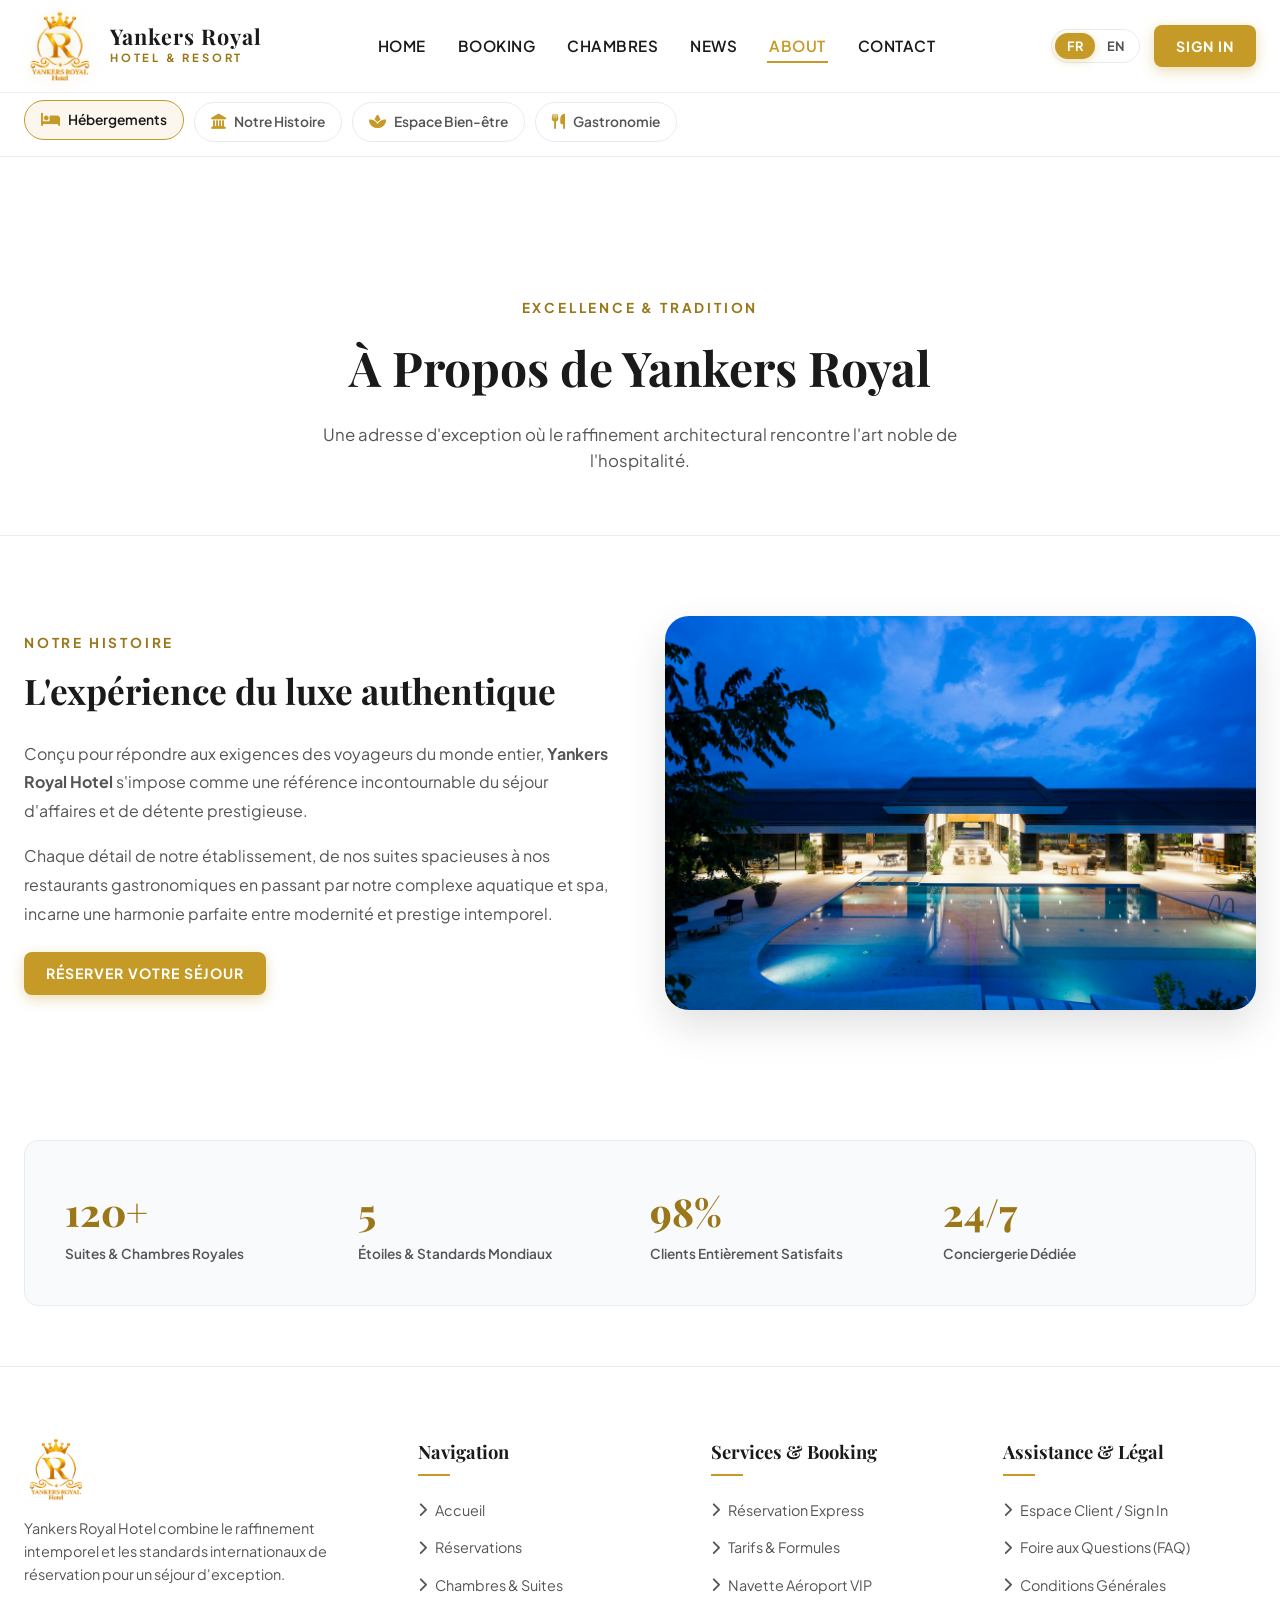
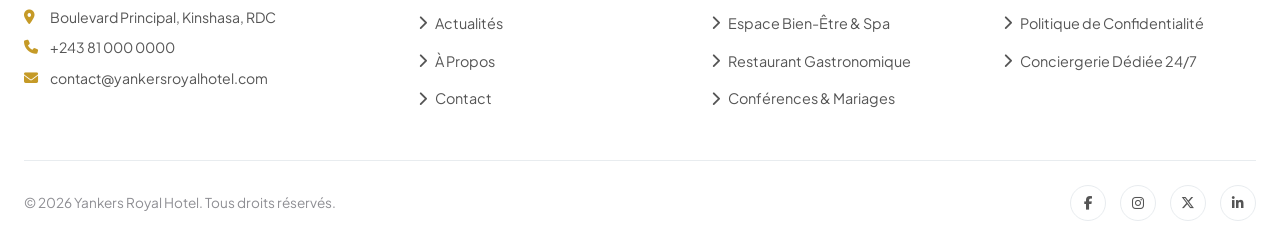
==== about.html @ a3d433cf "first commit" ====
<!DOCTYPE html>
<html lang="fr">
<head>
  <meta charset="UTF-8">
  <meta name="viewport" content="width=device-width, initial-scale=1.0">
  <title>À Propos - Yankers Royal Hotel</title>
  <link rel="icon" type="image/x-icon" href="assets/ico/favicon.ico">
  
  <link rel="preconnect" href="https://fonts.googleapis.com">
  <link rel="preconnect" href="https://fonts.gstatic.com" crossorigin>
  <link href="https://fonts.googleapis.com/css2?family=Playfair+Display:ital,wght@0,400;0,600;0,700;1,400&family=Plus+Jakarta+Sans:wght@300;400;500;600;700;800&display=swap" rel="stylesheet">
  <link rel="stylesheet" href="https://cdnjs.cloudflare.com/ajax/libs/font-awesome/6.5.1/css/all.min.css">
  <link rel="stylesheet" href="assets/css/style.css">
  
  <style>
    .about-hero {
      background: #FFFFFF;
      padding: 140px 0 60px;
      border-bottom: 1px solid var(--color-border);
    }
    .about-story-grid {
      display: grid;
      grid-template-columns: 1fr 1fr;
      gap: 50px;
      align-items: center;
      padding: 80px 0;
    }
    .about-img-frame {
      border-radius: var(--radius-lg);
      overflow: hidden;
      box-shadow: var(--shadow-lg);
    }
    .stats-row {
      display: grid;
      grid-template-columns: repeat(4, 1fr);
      gap: 20px;
      margin-top: 50px;
      background: var(--color-bg-alt);
      padding: 40px;
      border-radius: var(--radius-md);
      border: 1px solid var(--color-border);
    }
    .stat-number {
      font-size: 2.4rem;
      font-weight: 800;
      color: var(--color-primary-dark);
      font-family: var(--font-serif);
    }
    .stat-title {
      font-size: 0.85rem;
      color: var(--color-text-muted);
      font-weight: 600;
    }
    @media (max-width: 900px) {
      .about-story-grid { grid-template-columns: 1fr; }
      .stats-row { grid-template-columns: repeat(2, 1fr); }
    }
  </style>
</head>
<body>

  <!-- Header -->
  <header class="site-header">
    <div class="nav-container">
      <a href="index.html" class="nav-brand">
        <img src="assets/logo/logo_transparent.png" alt="Yankers Royal Hotel">
        <div class="brand-text">
          <span class="brand-name">Yankers Royal</span>
          <span class="brand-tag">HOTEL & RESORT</span>
        </div>
      </a>
      <nav>
        <ul class="nav-menu">
          <li><a href="index.html" class="nav-link" data-i18n="home">Home</a></li>
          <li><a href="booking.html" class="nav-link" data-i18n="booking">Booking</a></li>
          <li><a href="chambres.html" class="nav-link" data-i18n="rooms">Chambres</a></li>
          <li><a href="news.html" class="nav-link" data-i18n="news">News</a></li>
          <li><a href="about.html" class="nav-link active" data-i18n="about">About</a></li>
          <li><a href="contact.html" class="nav-link" data-i18n="contact">Contact</a></li>
        </ul>
      </nav>
      <div class="nav-actions">
        <!-- Bouton Sélecteur de Langue FR / EN -->
        <div class="lang-switch-wrap">
          <button type="button" class="lang-btn active" data-lang="fr">FR</button>
          <button type="button" class="lang-btn" data-lang="en">EN</button>
        </div>

        <a href="signin.html" class="btn-signin" data-i18n="signin">Sign In</a>
        <button class="btn-mobile-toggle" aria-label="Menu Mobile">
          <i class="fa-solid fa-bars"></i>
        </button>
      </div>
    </div>
  </header>

  <!-- Category ribbon -->
  <div class="booking-category-bar">
    <div class="container">
      <div class="category-scroll">
        <a href="booking.html" class="category-pill active"><i class="fa-solid fa-bed"></i> <span data-i18n="ribbon_accommodations">Hébergements</span></a>
        <a href="about.html#histoire" class="category-pill"><i class="fa-solid fa-landmark"></i> Notre Histoire</a>
        <a href="about.html#spa" class="category-pill"><i class="fa-solid fa-spa"></i> Espace Bien-être</a>
        <a href="about.html#restaurant" class="category-pill"><i class="fa-solid fa-utensils"></i> Gastronomie</a>
      </div>
    </div>
  </div>

  <section class="about-hero">
    <div class="container" style="text-align: center;">
      <span class="section-subtitle">Excellence & Tradition</span>
      <h1 style="font-family: var(--font-serif); font-size: 3rem; margin-bottom: 16px;">À Propos de Yankers Royal</h1>
      <p style="color: var(--color-text-muted); max-width: 650px; margin: 0 auto; font-size: 1.05rem;">
        Une adresse d'exception où le raffinement architectural rencontre l'art noble de l'hospitalité.
      </p>
    </div>
  </section>

  <main class="container">
    <section class="about-story-grid" id="histoire">
      <div>
        <span class="section-subtitle">Notre Histoire</span>
        <h2 style="font-family: var(--font-serif); font-size: 2.2rem; margin-bottom: 20px;">L'expérience du luxe authentique</h2>
        <p style="color: var(--color-text-muted); margin-bottom: 16px; line-height: 1.8;">
          Conçu pour répondre aux exigences des voyageurs du monde entier, <strong>Yankers Royal Hotel</strong> s'impose comme une référence incontournable du séjour d'affaires et de détente prestigieuse.
        </p>
        <p style="color: var(--color-text-muted); margin-bottom: 24px; line-height: 1.8;">
          Chaque détail de notre établissement, de nos suites spacieuses à nos restaurants gastronomiques en passant par notre complexe aquatique et spa, incarne une harmonie parfaite entre modernité et prestige intemporel.
        </p>
        <a href="booking.html" class="btn-signin" style="display: inline-block;">Réserver votre séjour</a>
      </div>
      <div class="about-img-frame">
        <img src="assets/img/hero-resort-new.jpg" alt="Complexe Yankers Royal">
      </div>
    </section>

    <!-- Stats -->
    <div class="stats-row">
      <div>
        <div class="stat-number">120+</div>
        <div class="stat-title">Suites & Chambres Royales</div>
      </div>
      <div>
        <div class="stat-number">5</div>
        <div class="stat-title">Étoiles & Standards Mondiaux</div>
      </div>
      <div>
        <div class="stat-number">98%</div>
        <div class="stat-title">Clients Entièrement Satisfaits</div>
      </div>
      <div>
        <div class="stat-number">24/7</div>
        <div class="stat-title">Conciergerie Dédiée</div>
      </div>
    </div>
  </main>

  <div style="height: 60px;"></div>

  <!-- Footer Standardisé -->
  <footer class="site-footer">
    <div class="container">
      <div class="footer-top">
        <div class="footer-brand">
          <img src="assets/logo/logo_transparent.png" alt="Yankers Royal Hotel">
          <p data-i18n="footer_desc">
            Yankers Royal Hotel combine le raffinement intemporel et les standards internationaux de réservation pour un séjour d'exception.
          </p>
          <div class="footer-contacts-list">
            <span><i class="fa-solid fa-location-dot"></i> Boulevard Principal, Kinshasa, RDC</span>
            <span><i class="fa-solid fa-phone"></i> +243 81 000 0000</span>
            <span><i class="fa-solid fa-envelope"></i> contact@yankersroyalhotel.com</span>
          </div>
        </div>

        <div class="footer-col">
          <h3 data-i18n="footer_nav">Navigation</h3>
          <ul class="footer-links">
            <li><a href="index.html"><i class="fa-solid fa-chevron-right"></i> <span data-i18n="home">Accueil</span></a></li>
            <li><a href="booking.html"><i class="fa-solid fa-chevron-right"></i> <span data-i18n="booking">Réservations</span></a></li>
            <li><a href="chambres.html"><i class="fa-solid fa-chevron-right"></i> <span data-i18n="rooms">Chambres & Suites</span></a></li>
            <li><a href="news.html"><i class="fa-solid fa-chevron-right"></i> <span data-i18n="news">Actualités</span></a></li>
            <li><a href="about.html"><i class="fa-solid fa-chevron-right"></i> <span data-i18n="about">À Propos</span></a></li>
            <li><a href="contact.html"><i class="fa-solid fa-chevron-right"></i> <span data-i18n="contact">Contact</span></a></li>
          </ul>
        </div>

        <div class="footer-col">
          <h3 data-i18n="footer_services">Services & Booking</h3>
          <ul class="footer-links">
            <li><a href="booking.html?filter=suite"><i class="fa-solid fa-chevron-right"></i> Réservation Express</a></li>
            <li><a href="chambres.html#tarifs"><i class="fa-solid fa-chevron-right"></i> Tarifs & Formules</a></li>
            <li><a href="booking.html?type=vols"><i class="fa-solid fa-chevron-right"></i> Navette Aéroport VIP</a></li>
            <li><a href="about.html#spa"><i class="fa-solid fa-chevron-right"></i> Espace Bien-Être & Spa</a></li>
            <li><a href="about.html#restaurant"><i class="fa-solid fa-chevron-right"></i> Restaurant Gastronomique</a></li>
            <li><a href="contact.html#evenements"><i class="fa-solid fa-chevron-right"></i> Conférences & Mariages</a></li>
          </ul>
        </div>

        <div class="footer-col">
          <h3 data-i18n="footer_legal">Assistance & Légal</h3>
          <ul class="footer-links">
            <li><a href="signin.html"><i class="fa-solid fa-chevron-right"></i> Espace Client / Sign In</a></li>
            <li><a href="contact.html#faq"><i class="fa-solid fa-chevron-right"></i> Foire aux Questions (FAQ)</a></li>
            <li><a href="contact.html#conditions"><i class="fa-solid fa-chevron-right"></i> Conditions Générales</a></li>
            <li><a href="contact.html#politique"><i class="fa-solid fa-chevron-right"></i> Politique de Confidentialité</a></li>
            <li><a href="contact.html#support"><i class="fa-solid fa-chevron-right"></i> Conciergerie Dédiée 24/7</a></li>
          </ul>
        </div>
      </div>

      <div class="footer-bottom">
        <p data-i18n="footer_copy">&copy; 2026 Yankers Royal Hotel. Tous droits réservés.</p>
        <div class="footer-social-row">
          <a href="#" aria-label="Facebook"><i class="fa-brands fa-facebook-f"></i></a>
          <a href="#" aria-label="Instagram"><i class="fa-brands fa-instagram"></i></a>
          <a href="#" aria-label="Twitter"><i class="fa-brands fa-x-twitter"></i></a>
          <a href="#" aria-label="LinkedIn"><i class="fa-brands fa-linkedin-in"></i></a>
        </div>
      </div>
    </div>
  </footer>

  <script src="assets/js/main.js"></script>
</body>
</html>
---- assets/css/style.css ----
:root {
  /* Brand Colors - Pure White & Royal Gold from Logo */
  --color-primary: #C59A27;         /* Royal Gold */
  --color-primary-dark: #9A7718;    /* Deep Gold */
  --color-primary-light: #E5BE53;   /* Radiant Light Gold */
  --color-primary-glow: rgba(197, 154, 39, 0.35);
  
  --color-accent: #C59A27;
  --color-accent-hover: #9A7718;
  
  --color-booking-blue: #003580;    /* Booking.com Iconic Blue */
  --color-booking-accent: #006ce4;
  --color-booking-yellow: #febb02;
  
  --color-bg: #FFFFFF;
  --color-bg-alt: #F9FAFB;
  --color-bg-card: #FFFFFF;
  --color-surface: #F4F6F9;
  
  --color-text-main: #1A1A1A;
  --color-text-muted: #555555;
  --color-text-light: #8E8E93;
  --color-border: #E8ECEF;
  --color-border-hover: #D0D7DE;
  
  /* Fonts */
  --font-serif: 'Playfair Display', Georgia, serif;
  --font-sans: 'Plus Jakarta Sans', system-ui, -apple-system, sans-serif;
  
  /* Radii & Shadows */
  --radius-sm: 8px;
  --radius-md: 14px;
  --radius-lg: 24px;
  --radius-full: 9999px;
  
  --shadow-sm: 0 2px 8px rgba(0, 0, 0, 0.04);
  --shadow-md: 0 8px 24px rgba(0, 0, 0, 0.08);
  --shadow-lg: 0 16px 40px rgba(0, 0, 0, 0.12);
  --shadow-gold: 0 8px 25px rgba(197, 154, 39, 0.35);

  --transition-smooth: all 0.35s cubic-bezier(0.16, 1, 0.3, 1);
  --transition-spring: all 0.5s cubic-bezier(0.34, 1.56, 0.64, 1);
}

/* Base Reset */
*, *::before, *::after {
  margin: 0;
  padding: 0;
  box-sizing: border-box;
}

html {
  scroll-behavior: smooth;
  font-size: 16px;
  background-color: var(--color-bg);
  color: var(--color-text-main);
  font-family: var(--font-sans);
  -webkit-font-smoothing: antialiased;
}

body {
  overflow-x: hidden;
  line-height: 1.6;
  background: var(--color-bg);
  width: 100%;
}

a {
  color: inherit;
  text-decoration: none;
  transition: var(--transition-smooth);
}

img {
  max-width: 100%;
  height: auto;
  display: block;
}

button, input, select {
  font-family: inherit;
  font-size: inherit;
}

.container {
  max-width: 1320px;
  margin: 0 auto;
  padding: 0 24px;
  width: 100%;
}

/* ==========================================================================
   Splash Screen Motion
   ========================================================================== */
#splash-screen {
  position: fixed;
  inset: 0;
  background: #FFFFFF;
  z-index: 99999;
  display: flex;
  flex-direction: column;
  align-items: center;
  justify-content: center;
  transition: opacity 0.8s cubic-bezier(0.77, 0, 0.175, 1), visibility 0.8s;
  padding: 20px;
}

#splash-screen.fade-out {
  opacity: 0;
  visibility: hidden;
  pointer-events: none;
}

.splash-content {
  text-align: center;
  display: flex;
  flex-direction: column;
  align-items: center;
  gap: 20px;
  max-width: 90vw;
}

.splash-logo-wrap {
  position: relative;
  width: 180px;
  height: 180px;
  display: flex;
  align-items: center;
  justify-content: center;
}

.splash-ring {
  position: absolute;
  inset: -14px;
  border-radius: 50%;
  border: 2px dashed var(--color-primary);
  animation: splashSpin 12s linear infinite;
  opacity: 0.6;
}

.splash-logo {
  width: 150px;
  height: 150px;
  object-fit: contain;
  filter: drop-shadow(0 8px 24px rgba(197, 154, 39, 0.4));
  animation: splashPulse 2s ease-in-out infinite alternate;
}

.splash-title {
  font-family: var(--font-serif);
  font-size: 2rem;
  letter-spacing: 3px;
  color: var(--color-primary-dark);
  font-weight: 700;
  text-transform: uppercase;
}

.splash-sub {
  font-size: 0.95rem;
  color: var(--color-text-muted);
  letter-spacing: 2px;
  text-transform: uppercase;
}

.splash-bar-wrap {
  width: 220px;
  height: 4px;
  background: #ECECEC;
  border-radius: 4px;
  overflow: hidden;
  margin-top: 10px;
}

.splash-bar {
  height: 100%;
  width: 0%;
  background: linear-gradient(90deg, var(--color-primary), var(--color-primary-light), var(--color-primary-dark));
  animation: splashLoad 2.2s cubic-bezier(0.65, 0, 0.35, 1) forwards;
}

@keyframes splashSpin {
  100% { transform: rotate(360deg); }
}

@keyframes splashPulse {
  0% { transform: scale(0.96); }
  100% { transform: scale(1.04); }
}

@keyframes splashLoad {
  0% { width: 0%; }
  50% { width: 65%; }
  100% { width: 100%; }
}

/* ==========================================================================
   Header & Navigation
   ========================================================================== */
.site-header {
  position: fixed;
  top: 0;
  left: 0;
  right: 0;
  z-index: 1000;
  background: rgba(255, 255, 255, 0.98);
  backdrop-filter: blur(16px);
  -webkit-backdrop-filter: blur(16px);
  border-bottom: 1px solid rgba(0, 0, 0, 0.06);
  transition: var(--transition-smooth);
}

.site-header.scrolled {
  box-shadow: 0 4px 20px rgba(0, 0, 0, 0.08);
}

.nav-container {
  max-width: 1400px;
  margin: 0 auto;
  padding: 10px 24px;
  display: flex;
  align-items: center;
  justify-content: space-between;
}

/* LOGO AGRANDI : Desktop, Tablette et Mobile */
.nav-brand {
  display: flex;
  align-items: center;
  gap: 14px;
  text-decoration: none;
}

.nav-brand img {
  height: 72px;            /* Grand logo Desktop */
  width: auto;
  object-fit: contain;
  filter: drop-shadow(0 2px 8px rgba(197, 154, 39, 0.25));
  transition: transform 0.3s ease;
}

.nav-brand:hover img {
  transform: scale(1.06);
}

.brand-text {
  display: flex;
  flex-direction: column;
}

.brand-name {
  font-family: var(--font-serif);
  font-size: 1.35rem;
  font-weight: 700;
  color: var(--color-text-main);
  letter-spacing: 1px;
  line-height: 1.1;
}

.brand-tag {
  font-size: 0.7rem;
  font-weight: 700;
  color: var(--color-primary-dark);
  letter-spacing: 2.8px;
  text-transform: uppercase;
}

/* Nav Menu with Underline Motion */
.nav-menu {
  display: flex;
  list-style: none;
  align-items: center;
  gap: 28px;
}

.nav-link {
  position: relative;
  font-size: 0.95rem;
  font-weight: 600;
  color: var(--color-text-main);
  padding: 8px 2px;
  letter-spacing: 0.5px;
  text-transform: uppercase;
  transition: color 0.3s ease;
}

.nav-link::after {
  content: '';
  position: absolute;
  bottom: 0;
  left: 0;
  width: 100%;
  height: 2.5px;
  background: var(--color-primary);
  transform: scaleX(0);
  transform-origin: right;
  transition: transform 0.35s cubic-bezier(0.16, 1, 0.3, 1);
}

.nav-link:hover,
.nav-link.active {
  color: var(--color-primary);
}

.nav-link:hover::after,
.nav-link.active::after {
  transform: scaleX(1);
  transform-origin: left;
}

.nav-actions {
  display: flex;
  align-items: center;
  gap: 14px;
}

/* Bouton Sélecteur de Langue (FR / EN) */
.lang-switch-wrap {
  display: flex;
  align-items: center;
  border: 1px solid var(--color-border);
  border-radius: var(--radius-full);
  padding: 3px;
  background: #FFFFFF;
}

.lang-btn {
  border: none;
  background: transparent;
  padding: 5px 12px;
  border-radius: var(--radius-full);
  font-size: 0.8rem;
  font-weight: 700;
  cursor: pointer;
  color: var(--color-text-muted);
  transition: var(--transition-smooth);
}

.lang-btn.active {
  background: var(--color-primary);
  color: #FFFFFF;
  box-shadow: 0 2px 8px var(--color-primary-glow);
}

/* Boutons d'action */
.btn-signin {
  background: var(--color-primary);
  color: #FFFFFF !important;
  font-weight: 700;
  font-size: 0.88rem;
  padding: 10px 22px;
  border-radius: var(--radius-sm);
  text-transform: uppercase;
  letter-spacing: 1px;
  box-shadow: 0 4px 14px var(--color-primary-glow);
  transition: var(--transition-smooth);
  white-space: nowrap;
}

.btn-signin:hover {
  background: var(--color-primary-dark);
  transform: translateY(-2px);
  box-shadow: 0 6px 20px rgba(197, 154, 39, 0.45);
}

.btn-mobile-toggle {
  display: none;
  background: none;
  border: none;
  font-size: 1.6rem;
  cursor: pointer;
  color: var(--color-text-main);
  padding: 6px;
}

/* ==========================================================================
   Booking Category Ribbon (Booking.com style)
   ========================================================================== */
.booking-category-bar {
  background: #FFFFFF;
  border-bottom: 1px solid var(--color-border);
  padding: 10px 0;
  margin-top: 88px;
}

.category-scroll {
  display: flex;
  gap: 10px;
  overflow-x: auto;
  scrollbar-width: none;
  -ms-overflow-style: none;
  padding: 4px 0;
  -webkit-overflow-scrolling: touch;
}
.category-scroll::-webkit-scrollbar {
  display: none;
}

.category-pill {
  display: inline-flex;
  align-items: center;
  gap: 8px;
  padding: 8px 16px;
  border-radius: var(--radius-full);
  border: 1px solid var(--color-border);
  font-size: 0.86rem;
  font-weight: 600;
  color: var(--color-text-muted);
  white-space: nowrap;
  background: #FFFFFF;
  transition: var(--transition-smooth);
  cursor: pointer;
  flex-shrink: 0;
}

.category-pill i {
  font-size: 0.95rem;
  color: var(--color-primary);
}

.category-pill:hover,
.category-pill.active {
  border-color: var(--color-primary);
  color: var(--color-text-main);
  background: rgba(197, 154, 39, 0.08);
  transform: translateY(-2px);
}

/* ==========================================================================
   Hero Section avec Slider Automatique
   ========================================================================== */
.hero-mockup-section {
  position: relative;
  min-height: calc(100vh - 130px);
  background: #FFFFFF;
  overflow: hidden;
  display: flex;
  align-items: center;
  padding: 40px 0 60px;
}

.hero-mockup-grid {
  display: grid;
  grid-template-columns: 1.05fr 0.95fr;
  align-items: center;
  position: relative;
  width: 100%;
  gap: 30px;
}

.hero-left-content {
  padding-right: 20px;
  z-index: 10;
  animation: heroFadeInLeft 1s cubic-bezier(0.16, 1, 0.3, 1) forwards;
}

.hero-main-title {
  font-family: var(--font-serif);
  font-size: 3.4rem;
  font-weight: 500;
  line-height: 1.15;
  color: #1A1A1A;
  margin-bottom: 20px;
  letter-spacing: -0.5px;
}

.hero-main-title em {
  font-style: italic;
  font-family: var(--font-serif);
}

.hero-desc {
  font-size: 1rem;
  color: #666666;
  max-width: 480px;
  margin-bottom: 36px;
  line-height: 1.6;
}

/* Floating Search Bar */
.hero-search-card {
  position: relative;
  background: #FFFFFF;
  border-radius: var(--radius-sm);
  box-shadow: 0 10px 35px rgba(0, 0, 0, 0.08);
  display: inline-flex;
  align-items: stretch;
  border: 1px solid #ECECEC;
  margin-bottom: 40px;
  z-index: 25;
  width: 100%;
  max-width: 620px;
}

.search-field-item {
  flex: 1;
  padding: 14px 20px;
  border-right: 1px solid #ECECEC;
  display: flex;
  flex-direction: column;
  justify-content: center;
  cursor: pointer;
  position: relative;
  transition: background 0.2s ease;
}

.search-field-item:hover {
  background: #F9FAFB;
}

.field-label-row {
  display: flex;
  align-items: center;
  justify-content: space-between;
  gap: 8px;
}

.field-label {
  font-size: 0.92rem;
  font-weight: 700;
  color: #1A1A1A;
}

.field-chevron {
  color: var(--color-primary);
  font-size: 0.75rem;
}

.field-sub {
  font-size: 0.75rem;
  color: #8E8E93;
  margin-top: 2px;
}

.search-field-item select,
.search-field-item input {
  position: absolute;
  inset: 0;
  opacity: 0;
  cursor: pointer;
  width: 100%;
  height: 100%;
}

.btn-search-hero {
  background: var(--color-primary);
  color: #FFFFFF;
  font-size: 1.05rem;
  font-weight: 700;
  padding: 16px 36px;
  border: none;
  cursor: pointer;
  display: flex;
  align-items: center;
  justify-content: center;
  border-top-right-radius: var(--radius-sm);
  border-bottom-right-radius: var(--radius-sm);
  transition: var(--transition-smooth);
}

.btn-search-hero:hover {
  background: var(--color-primary-dark);
  box-shadow: 0 6px 20px var(--color-primary-glow);
}

/* Discover More widget */
.hero-discover-meta {
  display: flex;
  align-items: center;
  gap: 24px;
}

.discover-texts h4 {
  font-family: var(--font-serif);
  font-size: 1.15rem;
  font-weight: 700;
  color: #1A1A1A;
  font-style: italic;
}

.discover-texts p {
  font-size: 0.82rem;
  color: #888888;
  max-width: 320px;
  line-height: 1.4;
}

/* Right Hero Visual avec Slider Automatique */
.hero-right-visual {
  position: relative;
  width: 100%;
  height: 520px;
  display: flex;
  align-items: center;
  justify-content: center;
  animation: heroFadeInRight 1s cubic-bezier(0.16, 1, 0.3, 1) forwards;
}

.hero-organic-frame-svg {
  position: relative;
  width: 100%;
  height: 100%;
  overflow: hidden;
  border-top-left-radius: 180px;
  border-bottom-left-radius: 120px;
  border-top-right-radius: 28px;
  border-bottom-right-radius: 28px;
  box-shadow: 0 20px 45px rgba(0, 0, 0, 0.12);
  background: #F0F0F0;
}

.hero-slides-wrapper {
  position: relative;
  width: 100%;
  height: 100%;
}

.hero-slide {
  position: absolute;
  inset: 0;
  width: 100%;
  height: 100%;
  opacity: 0;
  transform: scale(1.08);
  transition: opacity 1.2s cubic-bezier(0.25, 1, 0.5, 1), transform 5s cubic-bezier(0.25, 1, 0.5, 1);
  pointer-events: none;
}

.hero-slide.active {
  opacity: 1;
  transform: scale(1);
  pointer-events: auto;
}

.hero-slide img {
  width: 100%;
  height: 100%;
  object-fit: cover;
}

.hero-corner-accent {
  position: absolute;
  right: -10px;
  bottom: -10px;
  width: 90px;
  height: 90px;
  background: var(--color-primary);
  border-radius: 14px;
  z-index: 1;
  box-shadow: 0 8px 25px var(--color-primary-glow);
}

@keyframes heroFadeInLeft {
  from { opacity: 0; transform: translateX(-30px); }
  to { opacity: 1; transform: translateX(0); }
}

@keyframes heroFadeInRight {
  from { opacity: 0; transform: translateX(30px); }
  to { opacity: 1; transform: translateX(0); }
}

/* ==========================================================================
   Section: 8 Images (4 par ligne) L'Art de l'hospitalité royale
   ========================================================================== */
.section-hospitality-gallery {
  padding: 85px 0 95px;
  background: #FFFFFF;
}

.section-head {
  text-align: center;
  max-width: 650px;
  margin: 0 auto 50px;
}

.section-subtitle {
  font-size: 0.85rem;
  font-weight: 700;
  text-transform: uppercase;
  letter-spacing: 2.8px;
  color: var(--color-primary-dark);
  margin-bottom: 10px;
  display: block;
}

.section-title {
  font-family: var(--font-serif);
  font-size: 2.5rem;
  color: var(--color-text-main);
  line-height: 1.2;
}

.gallery-grid-4cols {
  display: grid;
  grid-template-columns: repeat(4, 1fr);
  gap: 24px;
}

.hospitality-card {
  background: #FFFFFF;
  border-radius: var(--radius-md);
  border: 1px solid var(--color-border);
  overflow: hidden;
  transition: var(--transition-smooth);
  display: flex;
  flex-direction: column;
}

.hospitality-card:hover {
  transform: translateY(-8px);
  box-shadow: 0 14px 30px rgba(0, 0, 0, 0.09);
  border-color: var(--color-primary);
}

.hospitality-thumb-wrap {
  position: relative;
  height: 220px;
  overflow: hidden;
}

.hospitality-thumb {
  width: 100%;
  height: 100%;
  object-fit: cover;
  transition: transform 0.6s cubic-bezier(0.16, 1, 0.3, 1);
}

.hospitality-card:hover .hospitality-thumb {
  transform: scale(1.08);
}

.hospitality-badge {
  position: absolute;
  top: 12px;
  left: 12px;
  background: rgba(255, 255, 255, 0.95);
  backdrop-filter: blur(8px);
  padding: 4px 10px;
  border-radius: var(--radius-full);
  font-size: 0.72rem;
  font-weight: 700;
  color: var(--color-primary-dark);
}

.hospitality-details {
  padding: 20px;
  display: flex;
  flex-direction: column;
  flex-grow: 1;
}

.hospitality-rating {
  display: flex;
  align-items: center;
  gap: 4px;
  font-size: 0.8rem;
  color: #FFA500;
  margin-bottom: 6px;
}

.hospitality-rating span {
  color: var(--color-text-muted);
  font-size: 0.75rem;
  font-weight: 600;
  margin-left: 4px;
}

.hospitality-name {
  font-family: var(--font-serif);
  font-size: 1.2rem;
  color: var(--color-text-main);
  margin-bottom: 6px;
  line-height: 1.25;
}

.hospitality-features {
  display: flex;
  flex-wrap: wrap;
  gap: 10px;
  margin-bottom: 16px;
  color: var(--color-text-muted);
  font-size: 0.78rem;
}

.hospitality-features span {
  display: flex;
  align-items: center;
  gap: 4px;
}

.hospitality-features i {
  color: var(--color-primary);
}

.hospitality-footer {
  margin-top: auto;
  display: flex;
  align-items: center;
  justify-content: space-between;
  padding-top: 14px;
  border-top: 1px solid var(--color-border);
}

.hospitality-price {
  display: flex;
  flex-direction: column;
}

.price-val {
  font-size: 1.25rem;
  font-weight: 800;
  color: var(--color-text-main);
}

.price-sub {
  font-size: 0.72rem;
  color: var(--color-text-light);
}

.btn-book-room {
  background: var(--color-primary);
  color: #FFFFFF;
  padding: 8px 16px;
  border-radius: var(--radius-sm);
  font-size: 0.82rem;
  font-weight: 700;
  transition: var(--transition-smooth);
}

.btn-book-room:hover {
  background: var(--color-primary-dark);
  box-shadow: 0 4px 14px var(--color-primary-glow);
}

/* ==========================================================================
   Section: Booking Benefits
   ========================================================================== */
.section-benefits {
  padding: 60px 0;
  background: var(--color-bg-alt);
  border-top: 1px solid var(--color-border);
  border-bottom: 1px solid var(--color-border);
}

.benefits-grid {
  display: grid;
  grid-template-columns: repeat(4, 1fr);
  gap: 24px;
}

.benefit-item {
  display: flex;
  align-items: flex-start;
  gap: 16px;
}

.benefit-icon {
  width: 48px;
  height: 48px;
  border-radius: 12px;
  background: rgba(197, 154, 39, 0.12);
  color: var(--color-primary-dark);
  display: flex;
  align-items: center;
  justify-content: center;
  font-size: 1.25rem;
  flex-shrink: 0;
}

.benefit-item h4 {
  font-size: 1rem;
  font-weight: 700;
  color: var(--color-text-main);
  margin-bottom: 4px;
}

.benefit-item p {
  font-size: 0.82rem;
  color: var(--color-text-muted);
  line-height: 1.4;
}

/* ==========================================================================
   Footer Component
   ========================================================================== */
.site-footer {
  background: #FFFFFF;
  border-top: 1px solid var(--color-border);
  padding: 70px 0 24px;
  color: var(--color-text-main);
}

.footer-top {
  display: grid;
  grid-template-columns: 1.4fr 1fr 1fr 1fr;
  gap: 40px;
  margin-bottom: 50px;
}

.footer-brand img {
  height: 64px;
  margin-bottom: 16px;
  object-fit: contain;
}

.footer-brand p {
  font-size: 0.9rem;
  color: var(--color-text-muted);
  max-width: 320px;
  margin-bottom: 20px;
  line-height: 1.6;
}

.footer-contacts-list {
  display: flex;
  flex-direction: column;
  gap: 8px;
  font-size: 0.88rem;
  color: var(--color-text-muted);
}

.footer-contacts-list span {
  display: flex;
  align-items: center;
  gap: 10px;
}

.footer-contacts-list i {
  color: var(--color-primary);
  width: 16px;
}

.footer-col h3 {
  font-family: var(--font-serif);
  font-size: 1.15rem;
  font-weight: 700;
  color: var(--color-text-main);
  margin-bottom: 20px;
  position: relative;
  padding-bottom: 10px;
}

.footer-col h3::after {
  content: '';
  position: absolute;
  bottom: 0;
  left: 0;
  width: 32px;
  height: 2px;
  background: var(--color-primary);
}

.footer-links {
  list-style: none;
  display: flex;
  flex-direction: column;
  gap: 12px;
}

.footer-links a {
  font-size: 0.9rem;
  color: var(--color-text-muted);
  display: inline-flex;
  align-items: center;
  gap: 8px;
  position: relative;
  transition: var(--transition-smooth);
}

.footer-links a:hover {
  color: var(--color-primary);
  transform: translateX(4px);
}

.footer-bottom {
  border-top: 1px solid var(--color-border);
  padding-top: 24px;
  display: flex;
  align-items: center;
  justify-content: space-between;
  font-size: 0.85rem;
  color: var(--color-text-light);
}

.footer-social-row {
  display: flex;
  gap: 14px;
}

.footer-social-row a {
  width: 36px;
  height: 36px;
  border-radius: 50%;
  border: 1px solid var(--color-border);
  display: flex;
  align-items: center;
  justify-content: center;
  color: var(--color-text-muted);
  transition: var(--transition-smooth);
}

.footer-social-row a:hover {
  background: var(--color-primary);
  color: #FFFFFF;
  border-color: var(--color-primary);
  transform: translateY(-2px);
}

/* ==========================================================================
   RESPONSIVE DESIGN AMÉLIORÉ (TABLETTES & MOBILES)
   ========================================================================== */
@media (max-width: 1200px) {
  .gallery-grid-4cols {
    grid-template-columns: repeat(2, 1fr);
    gap: 20px;
  }
}

/* TABLETTES (Large & Medium) */
@media (max-width: 1024px) {
  .nav-brand img {
    height: 60px;
  }
  .brand-name {
    font-size: 1.2rem;
  }
  .hero-mockup-grid {
    grid-template-columns: 1fr;
    gap: 36px;
    text-align: center;
  }
  .hero-left-content {
    padding-right: 0;
    display: flex;
    flex-direction: column;
    align-items: center;
  }
  .hero-desc {
    max-width: 580px;
  }
  .hero-search-card {
    margin: 0 auto 36px;
  }
  .hero-right-visual {
    height: 400px;
    max-width: 600px;
    margin: 0 auto;
  }
  .hero-organic-frame-svg {
    border-top-left-radius: 120px;
    border-bottom-left-radius: 80px;
  }
  .hero-corner-accent {
    width: 70px;
    height: 70px;
  }
  .benefits-grid {
    grid-template-columns: repeat(2, 1fr);
    gap: 20px;
  }
  .footer-top {
    grid-template-columns: repeat(2, 1fr);
    gap: 30px;
  }
}

/* TABLETTE PORTRAIT & SMARTPHONES (< 850px) */
@media (max-width: 850px) {
  .site-header {
    background: rgba(255, 255, 255, 0.99);
  }
  .nav-container {
    padding: 8px 16px;
  }
  .nav-brand img {
    height: 52px;
  }
  .brand-name {
    font-size: 1.05rem;
  }
  .brand-tag {
    font-size: 0.6rem;
    letter-spacing: 2px;
  }

  /* Menu déroulant responsive */
  .nav-menu {
    display: none;
    position: absolute;
    top: 76px;
    left: 0;
    right: 0;
    background: #FFFFFF;
    flex-direction: column;
    align-items: flex-start;
    padding: 20px 24px;
    box-shadow: var(--shadow-lg);
    border-top: 1px solid var(--color-border);
    gap: 16px;
    z-index: 999;
  }
  .nav-menu.open {
    display: flex;
  }
  .nav-link {
    font-size: 1.05rem;
    padding: 8px 0;
    width: 100%;
    border-bottom: 1px solid #F0F0F0;
  }
  .btn-mobile-toggle {
    display: block;
  }
  .btn-signin {
    padding: 8px 16px;
    font-size: 0.8rem;
  }
  .lang-btn {
    padding: 4px 8px;
    font-size: 0.75rem;
  }

  .booking-category-bar {
    margin-top: 76px;
  }

  .hero-main-title {
    font-size: 2.3rem;
  }
  .section-title {
    font-size: 2rem;
  }

  /* Formulaire de recherche Hero en colonne sur mobile */
  .hero-search-card {
    flex-direction: column;
    box-shadow: 0 8px 24px rgba(0, 0, 0, 0.08);
  }
  .search-field-item {
    border-right: none;
    border-bottom: 1px solid #ECECEC;
    padding: 12px 18px;
  }
  .btn-search-hero {
    width: 100%;
    border-radius: 0 0 var(--radius-sm) var(--radius-sm);
    padding: 14px;
  }

  .hero-right-visual {
    height: 320px;
    width: 100%;
  }

  .gallery-grid-4cols {
    grid-template-columns: 1fr;
  }
  .benefits-grid {
    grid-template-columns: 1fr;
  }
  .footer-top {
    grid-template-columns: 1fr;
  }
  .footer-bottom {
    flex-direction: column;
    gap: 16px;
    text-align: center;
  }
}

/* SMARTPHONES COMPACTS (< 480px) */
@media (max-width: 480px) {
  .container {
    padding: 0 16px;
  }
  .nav-brand img {
    height: 46px;
  }
  .brand-text {
    display: none; /* Cache le texte pour laisser respirer le grand logo et les boutons */
  }
  .hero-main-title {
    font-size: 1.9rem;
  }
  .hero-desc {
    font-size: 0.92rem;
  }
  .hero-right-visual {
    height: 260px;
  }
  .hero-organic-frame-svg {
    border-top-left-radius: 80px;
    border-bottom-left-radius: 50px;
    border-top-right-radius: 16px;
    border-bottom-right-radius: 16px;
  }
  .hero-corner-accent {
    width: 50px;
    height: 50px;
  }
  .category-pill {
    padding: 6px 12px;
    font-size: 0.8rem;
  }
  .splash-logo-wrap {
    width: 130px;
    height: 130px;
  }
  .splash-logo {
    width: 100px;
    height: 100px;
  }
  .splash-title {
    font-size: 1.5rem;
  }
}
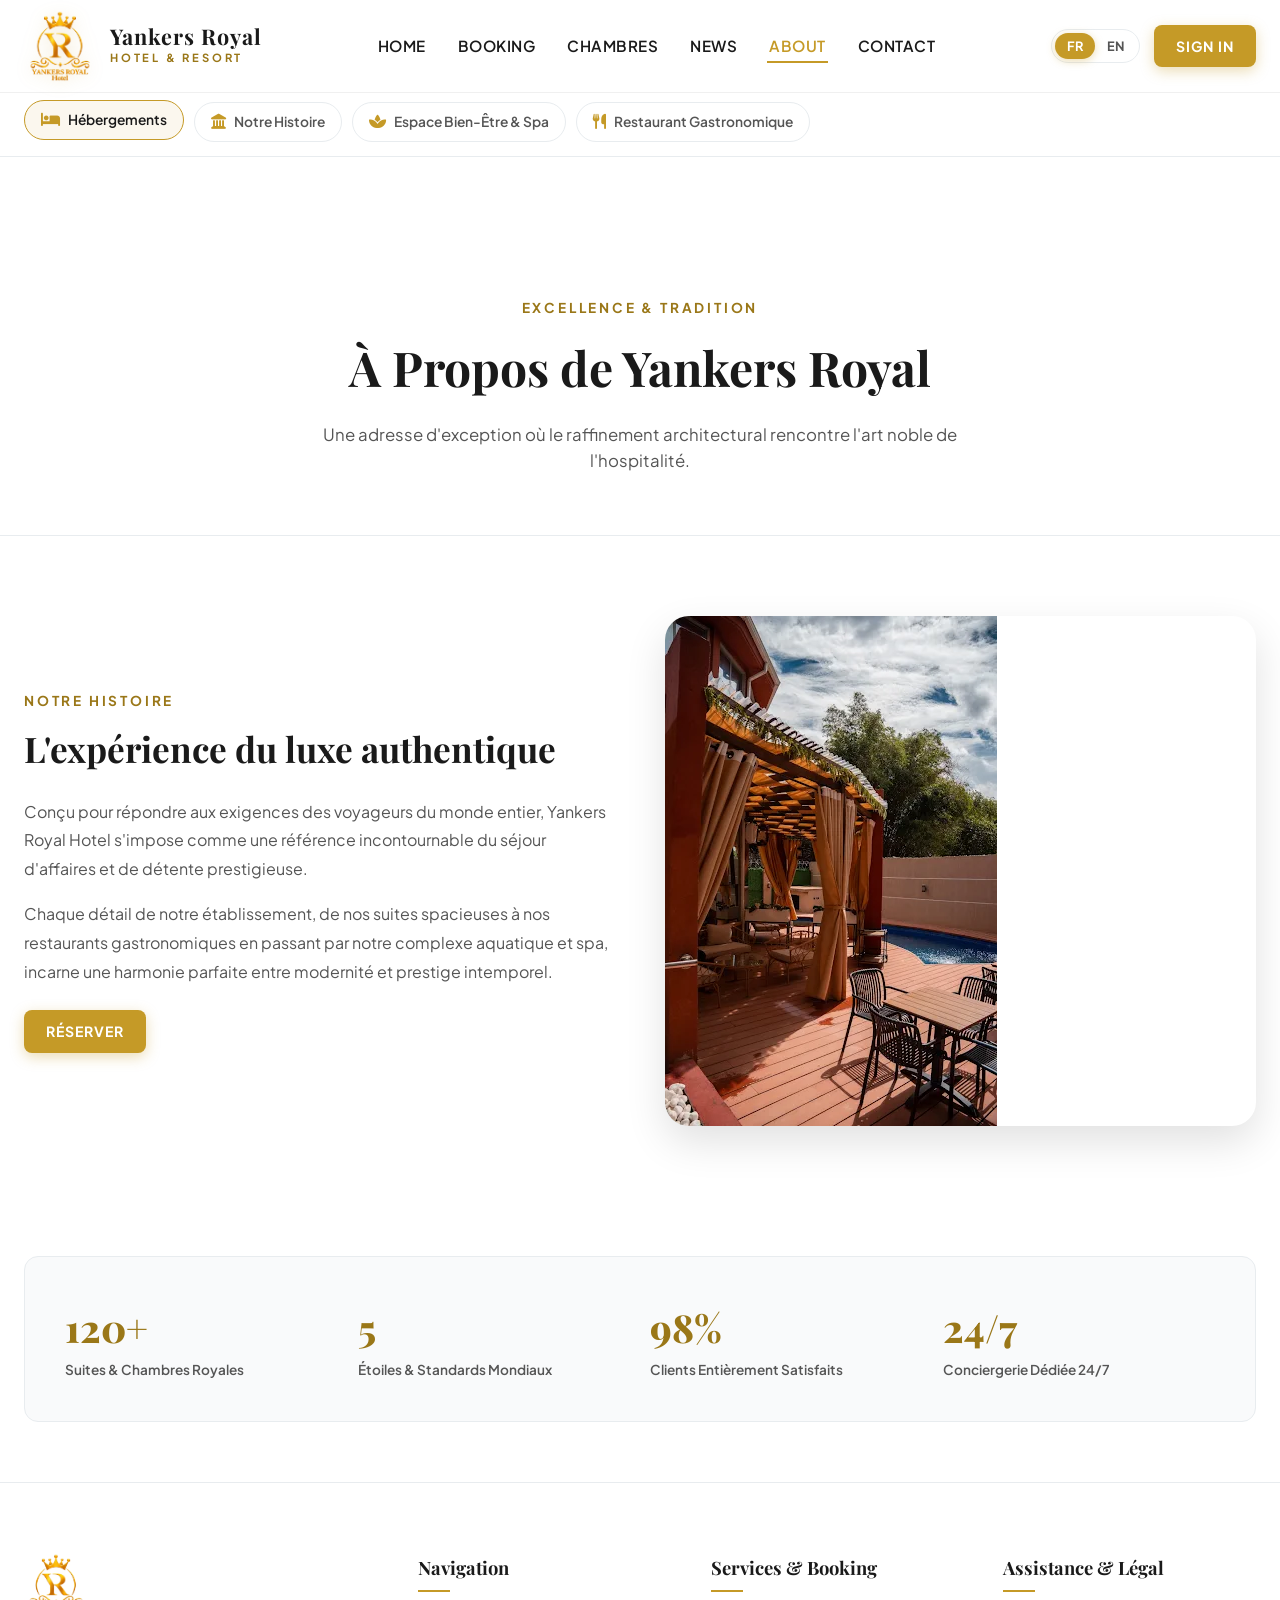
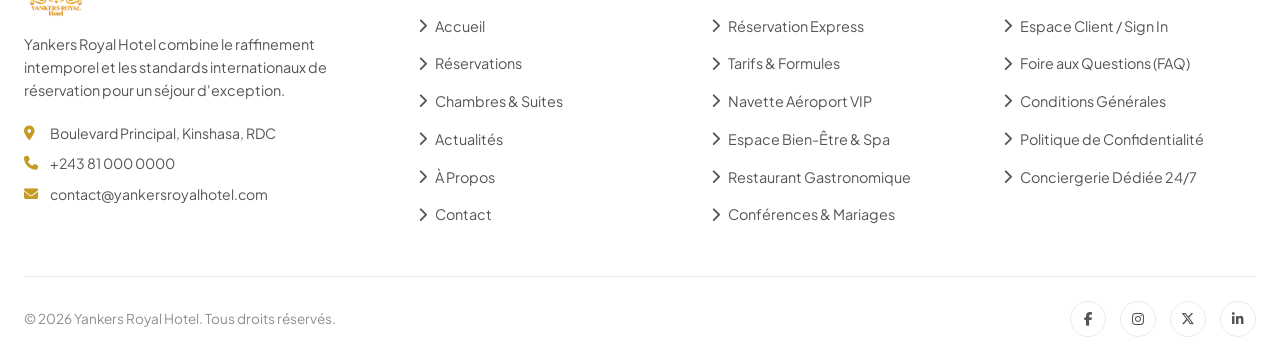
==== commit 6933a681: "Mise à jour du site" ====
--- a/about.html
+++ b/about.html
@@ -71,12 +71,12 @@
       </a>
       <nav>
         <ul class="nav-menu">
-          <li><a href="index.html" class="nav-link" data-i18n="home">Home</a></li>
-          <li><a href="booking.html" class="nav-link" data-i18n="booking">Booking</a></li>
-          <li><a href="chambres.html" class="nav-link" data-i18n="rooms">Chambres</a></li>
-          <li><a href="news.html" class="nav-link" data-i18n="news">News</a></li>
-          <li><a href="about.html" class="nav-link active" data-i18n="about">About</a></li>
-          <li><a href="contact.html" class="nav-link" data-i18n="contact">Contact</a></li>
+          <li><a href="index.html" class="nav-link" data-i18n="nav_home">Home</a></li>
+          <li><a href="booking.html" class="nav-link" data-i18n="nav_booking">Booking</a></li>
+          <li><a href="chambres.html" class="nav-link" data-i18n="nav_rooms">Chambres</a></li>
+          <li><a href="news.html" class="nav-link" data-i18n="nav_news">News</a></li>
+          <li><a href="about.html" class="nav-link active" data-i18n="nav_about">About</a></li>
+          <li><a href="contact.html" class="nav-link" data-i18n="nav_contact">Contact</a></li>
         </ul>
       </nav>
       <div class="nav-actions">
@@ -86,7 +86,7 @@
           <button type="button" class="lang-btn" data-lang="en">EN</button>
         </div>
 
-        <a href="signin.html" class="btn-signin" data-i18n="signin">Sign In</a>
+        <a href="signin.html" class="btn-signin" data-i18n="btn_signin">Sign In</a>
         <button class="btn-mobile-toggle" aria-label="Menu Mobile">
           <i class="fa-solid fa-bars"></i>
         </button>
@@ -99,18 +99,18 @@
     <div class="container">
       <div class="category-scroll">
         <a href="booking.html" class="category-pill active"><i class="fa-solid fa-bed"></i> <span data-i18n="ribbon_accommodations">Hébergements</span></a>
-        <a href="about.html#histoire" class="category-pill"><i class="fa-solid fa-landmark"></i> Notre Histoire</a>
-        <a href="about.html#spa" class="category-pill"><i class="fa-solid fa-spa"></i> Espace Bien-être</a>
-        <a href="about.html#restaurant" class="category-pill"><i class="fa-solid fa-utensils"></i> Gastronomie</a>
+        <a href="about.html#histoire" class="category-pill"><i class="fa-solid fa-landmark"></i> <span data-i18n="about_story_sub">Notre Histoire</span></a>
+        <a href="about.html#spa" class="category-pill"><i class="fa-solid fa-spa"></i> <span data-i18n="footer_spa">Espace Bien-être</span></a>
+        <a href="about.html#restaurant" class="category-pill"><i class="fa-solid fa-utensils"></i> <span data-i18n="footer_restaurant">Gastronomie</span></a>
       </div>
     </div>
   </div>
 
   <section class="about-hero">
     <div class="container" style="text-align: center;">
-      <span class="section-subtitle">Excellence & Tradition</span>
-      <h1 style="font-family: var(--font-serif); font-size: 3rem; margin-bottom: 16px;">À Propos de Yankers Royal</h1>
-      <p style="color: var(--color-text-muted); max-width: 650px; margin: 0 auto; font-size: 1.05rem;">
+      <span class="section-subtitle" data-i18n="about_banner_sub">Excellence & Tradition</span>
+      <h1 style="font-family: var(--font-serif); font-size: 3rem; margin-bottom: 16px;" data-i18n="about_banner_title">À Propos de Yankers Royal</h1>
+      <p style="color: var(--color-text-muted); max-width: 650px; margin: 0 auto; font-size: 1.05rem;" data-i18n="about_banner_desc">
         Une adresse d'exception où le raffinement architectural rencontre l'art noble de l'hospitalité.
       </p>
     </div>
@@ -119,18 +119,18 @@
   <main class="container">
     <section class="about-story-grid" id="histoire">
       <div>
-        <span class="section-subtitle">Notre Histoire</span>
-        <h2 style="font-family: var(--font-serif); font-size: 2.2rem; margin-bottom: 20px;">L'expérience du luxe authentique</h2>
-        <p style="color: var(--color-text-muted); margin-bottom: 16px; line-height: 1.8;">
+        <span class="section-subtitle" data-i18n="about_story_sub">Notre Histoire</span>
+        <h2 style="font-family: var(--font-serif); font-size: 2.2rem; margin-bottom: 20px;" data-i18n="about_story_title">L'expérience du luxe authentique</h2>
+        <p style="color: var(--color-text-muted); margin-bottom: 16px; line-height: 1.8;" data-i18n="about_story_p1">
           Conçu pour répondre aux exigences des voyageurs du monde entier, <strong>Yankers Royal Hotel</strong> s'impose comme une référence incontournable du séjour d'affaires et de détente prestigieuse.
         </p>
-        <p style="color: var(--color-text-muted); margin-bottom: 24px; line-height: 1.8;">
+        <p style="color: var(--color-text-muted); margin-bottom: 24px; line-height: 1.8;" data-i18n="about_story_p2">
           Chaque détail de notre établissement, de nos suites spacieuses à nos restaurants gastronomiques en passant par notre complexe aquatique et spa, incarne une harmonie parfaite entre modernité et prestige intemporel.
         </p>
-        <a href="booking.html" class="btn-signin" style="display: inline-block;">Réserver votre séjour</a>
+        <a href="booking.html" class="btn-signin" style="display: inline-block;" data-i18n="btn_book_now">Réserver</a>
       </div>
       <div class="about-img-frame">
-        <img src="assets/img/hero-resort-new.jpg" alt="Complexe Yankers Royal">
+        <img src="assets/img/unnamed.webp" alt="Complexe Yankers Royal">
       </div>
     </section>
 
@@ -138,19 +138,19 @@
     <div class="stats-row">
       <div>
         <div class="stat-number">120+</div>
-        <div class="stat-title">Suites & Chambres Royales</div>
+        <div class="stat-title" data-i18n="about_stat_rooms">Suites & Chambres Royales</div>
       </div>
       <div>
         <div class="stat-number">5</div>
-        <div class="stat-title">Étoiles & Standards Mondiaux</div>
+        <div class="stat-title" data-i18n="about_stat_stars">Étoiles & Standards Mondiaux</div>
       </div>
       <div>
         <div class="stat-number">98%</div>
-        <div class="stat-title">Clients Entièrement Satisfaits</div>
+        <div class="stat-title" data-i18n="about_stat_satisfaction">Clients Entièrement Satisfaits</div>
       </div>
       <div>
         <div class="stat-number">24/7</div>
-        <div class="stat-title">Conciergerie Dédiée</div>
+        <div class="stat-title" data-i18n="about_stat_concierge">Conciergerie Dédiée 24/7</div>
       </div>
     </div>
   </main>
@@ -176,35 +176,35 @@
         <div class="footer-col">
           <h3 data-i18n="footer_nav">Navigation</h3>
           <ul class="footer-links">
-            <li><a href="index.html"><i class="fa-solid fa-chevron-right"></i> <span data-i18n="home">Accueil</span></a></li>
-            <li><a href="booking.html"><i class="fa-solid fa-chevron-right"></i> <span data-i18n="booking">Réservations</span></a></li>
-            <li><a href="chambres.html"><i class="fa-solid fa-chevron-right"></i> <span data-i18n="rooms">Chambres & Suites</span></a></li>
-            <li><a href="news.html"><i class="fa-solid fa-chevron-right"></i> <span data-i18n="news">Actualités</span></a></li>
-            <li><a href="about.html"><i class="fa-solid fa-chevron-right"></i> <span data-i18n="about">À Propos</span></a></li>
-            <li><a href="contact.html"><i class="fa-solid fa-chevron-right"></i> <span data-i18n="contact">Contact</span></a></li>
+            <li><a href="index.html"><i class="fa-solid fa-chevron-right"></i> <span data-i18n="footer_home">Accueil</span></a></li>
+            <li><a href="booking.html"><i class="fa-solid fa-chevron-right"></i> <span data-i18n="footer_booking">Réservations</span></a></li>
+            <li><a href="chambres.html"><i class="fa-solid fa-chevron-right"></i> <span data-i18n="footer_rooms">Chambres & Suites</span></a></li>
+            <li><a href="news.html"><i class="fa-solid fa-chevron-right"></i> <span data-i18n="footer_news">Actualités</span></a></li>
+            <li><a href="about.html"><i class="fa-solid fa-chevron-right"></i> <span data-i18n="footer_about">À Propos</span></a></li>
+            <li><a href="contact.html"><i class="fa-solid fa-chevron-right"></i> <span data-i18n="footer_contact">Contact</span></a></li>
           </ul>
         </div>
 
         <div class="footer-col">
           <h3 data-i18n="footer_services">Services & Booking</h3>
           <ul class="footer-links">
-            <li><a href="booking.html?filter=suite"><i class="fa-solid fa-chevron-right"></i> Réservation Express</a></li>
-            <li><a href="chambres.html#tarifs"><i class="fa-solid fa-chevron-right"></i> Tarifs & Formules</a></li>
-            <li><a href="booking.html?type=vols"><i class="fa-solid fa-chevron-right"></i> Navette Aéroport VIP</a></li>
-            <li><a href="about.html#spa"><i class="fa-solid fa-chevron-right"></i> Espace Bien-Être & Spa</a></li>
-            <li><a href="about.html#restaurant"><i class="fa-solid fa-chevron-right"></i> Restaurant Gastronomique</a></li>
-            <li><a href="contact.html#evenements"><i class="fa-solid fa-chevron-right"></i> Conférences & Mariages</a></li>
+            <li><a href="booking.html?filter=suite"><i class="fa-solid fa-chevron-right"></i> <span data-i18n="footer_express">Réservation Express</span></a></li>
+            <li><a href="chambres.html#tarifs"><i class="fa-solid fa-chevron-right"></i> <span data-i18n="footer_rates">Tarifs & Formules</span></a></li>
+            <li><a href="booking.html?type=vols"><i class="fa-solid fa-chevron-right"></i> <span data-i18n="footer_shuttle">Navette Aéroport VIP</span></a></li>
+            <li><a href="about.html#spa"><i class="fa-solid fa-chevron-right"></i> <span data-i18n="footer_spa">Espace Bien-Être & Spa</span></a></li>
+            <li><a href="about.html#restaurant"><i class="fa-solid fa-chevron-right"></i> <span data-i18n="footer_restaurant">Restaurant Gastronomique</span></a></li>
+            <li><a href="contact.html#evenements"><i class="fa-solid fa-chevron-right"></i> <span data-i18n="footer_events">Conférences & Mariages</span></a></li>
           </ul>
         </div>
 
         <div class="footer-col">
           <h3 data-i18n="footer_legal">Assistance & Légal</h3>
           <ul class="footer-links">
-            <li><a href="signin.html"><i class="fa-solid fa-chevron-right"></i> Espace Client / Sign In</a></li>
-            <li><a href="contact.html#faq"><i class="fa-solid fa-chevron-right"></i> Foire aux Questions (FAQ)</a></li>
-            <li><a href="contact.html#conditions"><i class="fa-solid fa-chevron-right"></i> Conditions Générales</a></li>
-            <li><a href="contact.html#politique"><i class="fa-solid fa-chevron-right"></i> Politique de Confidentialité</a></li>
-            <li><a href="contact.html#support"><i class="fa-solid fa-chevron-right"></i> Conciergerie Dédiée 24/7</a></li>
+            <li><a href="signin.html"><i class="fa-solid fa-chevron-right"></i> <span data-i18n="footer_client_space">Espace Client / Sign In</span></a></li>
+            <li><a href="contact.html#faq"><i class="fa-solid fa-chevron-right"></i> <span data-i18n="footer_faq">Foire aux Questions (FAQ)</span></a></li>
+            <li><a href="contact.html#conditions"><i class="fa-solid fa-chevron-right"></i> <span data-i18n="footer_terms">Conditions Générales</span></a></li>
+            <li><a href="contact.html#politique"><i class="fa-solid fa-chevron-right"></i> <span data-i18n="footer_privacy">Politique de Confidentialité</span></a></li>
+            <li><a href="contact.html#support"><i class="fa-solid fa-chevron-right"></i> <span data-i18n="footer_support">Conciergerie Dédiée 24/7</span></a></li>
           </ul>
         </div>
       </div>
